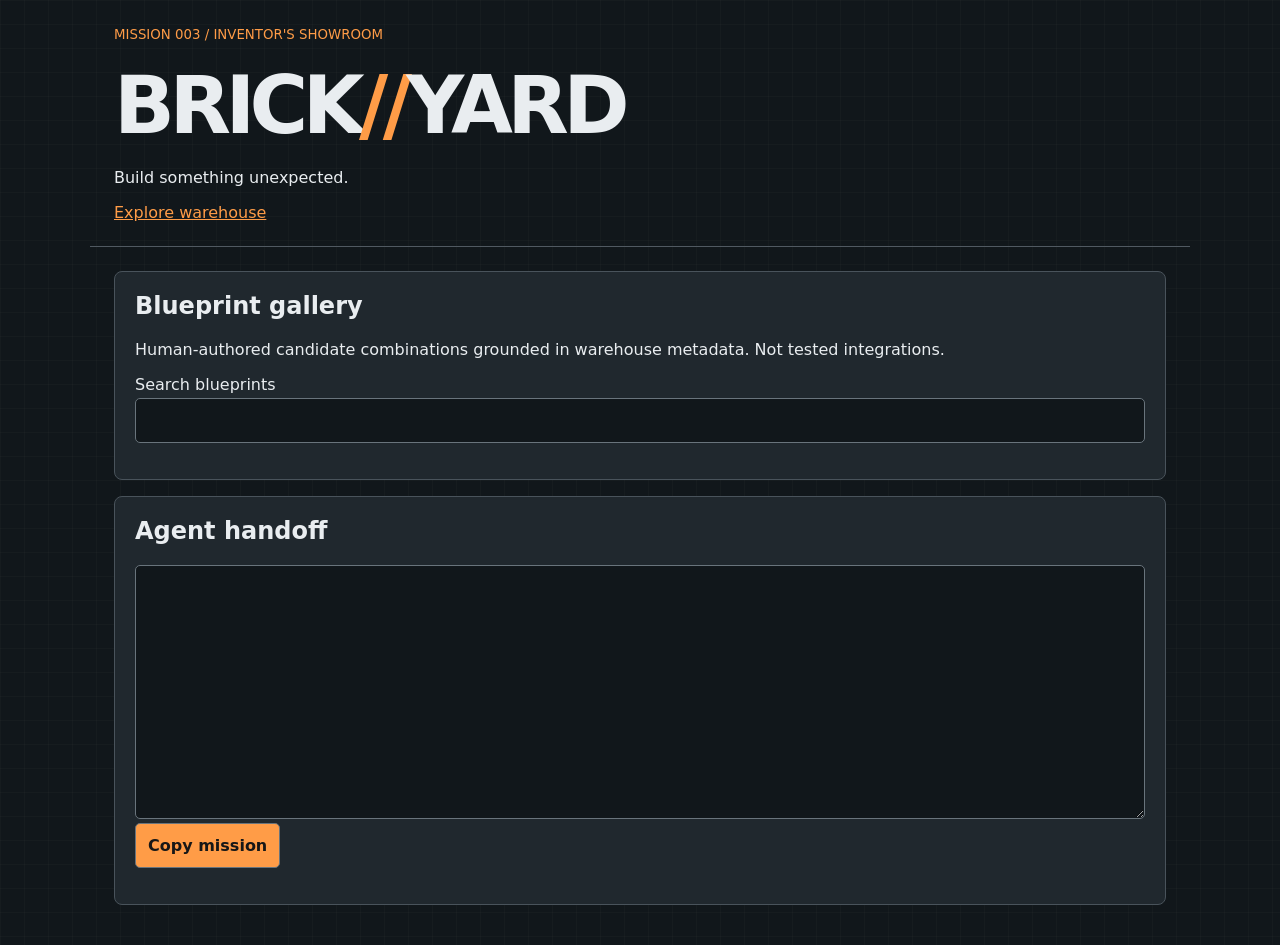
==== docs/inventor.html @ 9db48f53 "Mission 003: docs/inventor.html" ====
<!doctype html><html lang="en"><head><meta charset="utf-8"><meta name="viewport" content="width=device-width,initial-scale=1"><title>BRICK//YARD Inventor</title><link rel="stylesheet" href="style.css"><script defer src="inventor.js"></script></head><body><header><small>MISSION 003 / INVENTOR'S SHOWROOM</small><h1>BRICK<span>//</span>YARD</h1><p>Build something unexpected.</p><a href="warehouse.html">Explore warehouse</a></header><main><section class="panel"><h2>Blueprint gallery</h2><p>Human-authored candidate combinations grounded in warehouse metadata. Not tested integrations.</p><label for="q">Search blueprints</label><input id="q"><p id="status" role="status"></p></section><section id="gallery" class="grid"></section><section class="panel"><h2>Agent handoff</h2><textarea id="handoff" rows="12" readonly aria-label="Mission prompt"></textarea><button id="copy">Copy mission</button><p id="copystatus" role="status"></p></section></main></body></html>
---- docs/style.css ----
*{box-sizing:border-box}body{margin:0;background:#11171b;color:#e9edf0;font:16px system-ui,sans-serif;background-image:linear-gradient(#ffffff05 1px,transparent 1px),linear-gradient(90deg,#ffffff05 1px,transparent 1px);background-size:24px 24px}header,main,footer{max-width:1100px;margin:auto;padding:24px}header{border-bottom:1px solid #505961}h1{font-size:clamp(2.4rem,8vw,5rem);letter-spacing:-.07em;margin:.2em 0}h1 span,small,a{color:#ff9c47}h2,h3{margin-top:0}.panel,article{background:#20282e;border:1px solid #49535b;border-radius:8px;padding:20px;margin-bottom:16px}.grid{display:grid;grid-template-columns:repeat(auto-fit,minmax(min(100%,270px),1fr));gap:12px}label{display:block;margin:10px 0 4px}input,select,textarea,button{font:inherit;border:1px solid #69747c;border-radius:5px;padding:12px;background:#11171b;color:inherit}input,select,textarea{width:100%}input[type=checkbox]{width:auto}button{background:#ff9c47;color:#171717;font-weight:bold;cursor:pointer}a{overflow-wrap:anywhere}footer{color:#aab6bf}article p{color:#c6cfd5} :focus-visible{outline:3px solid #ff9c47;outline-offset:3px}
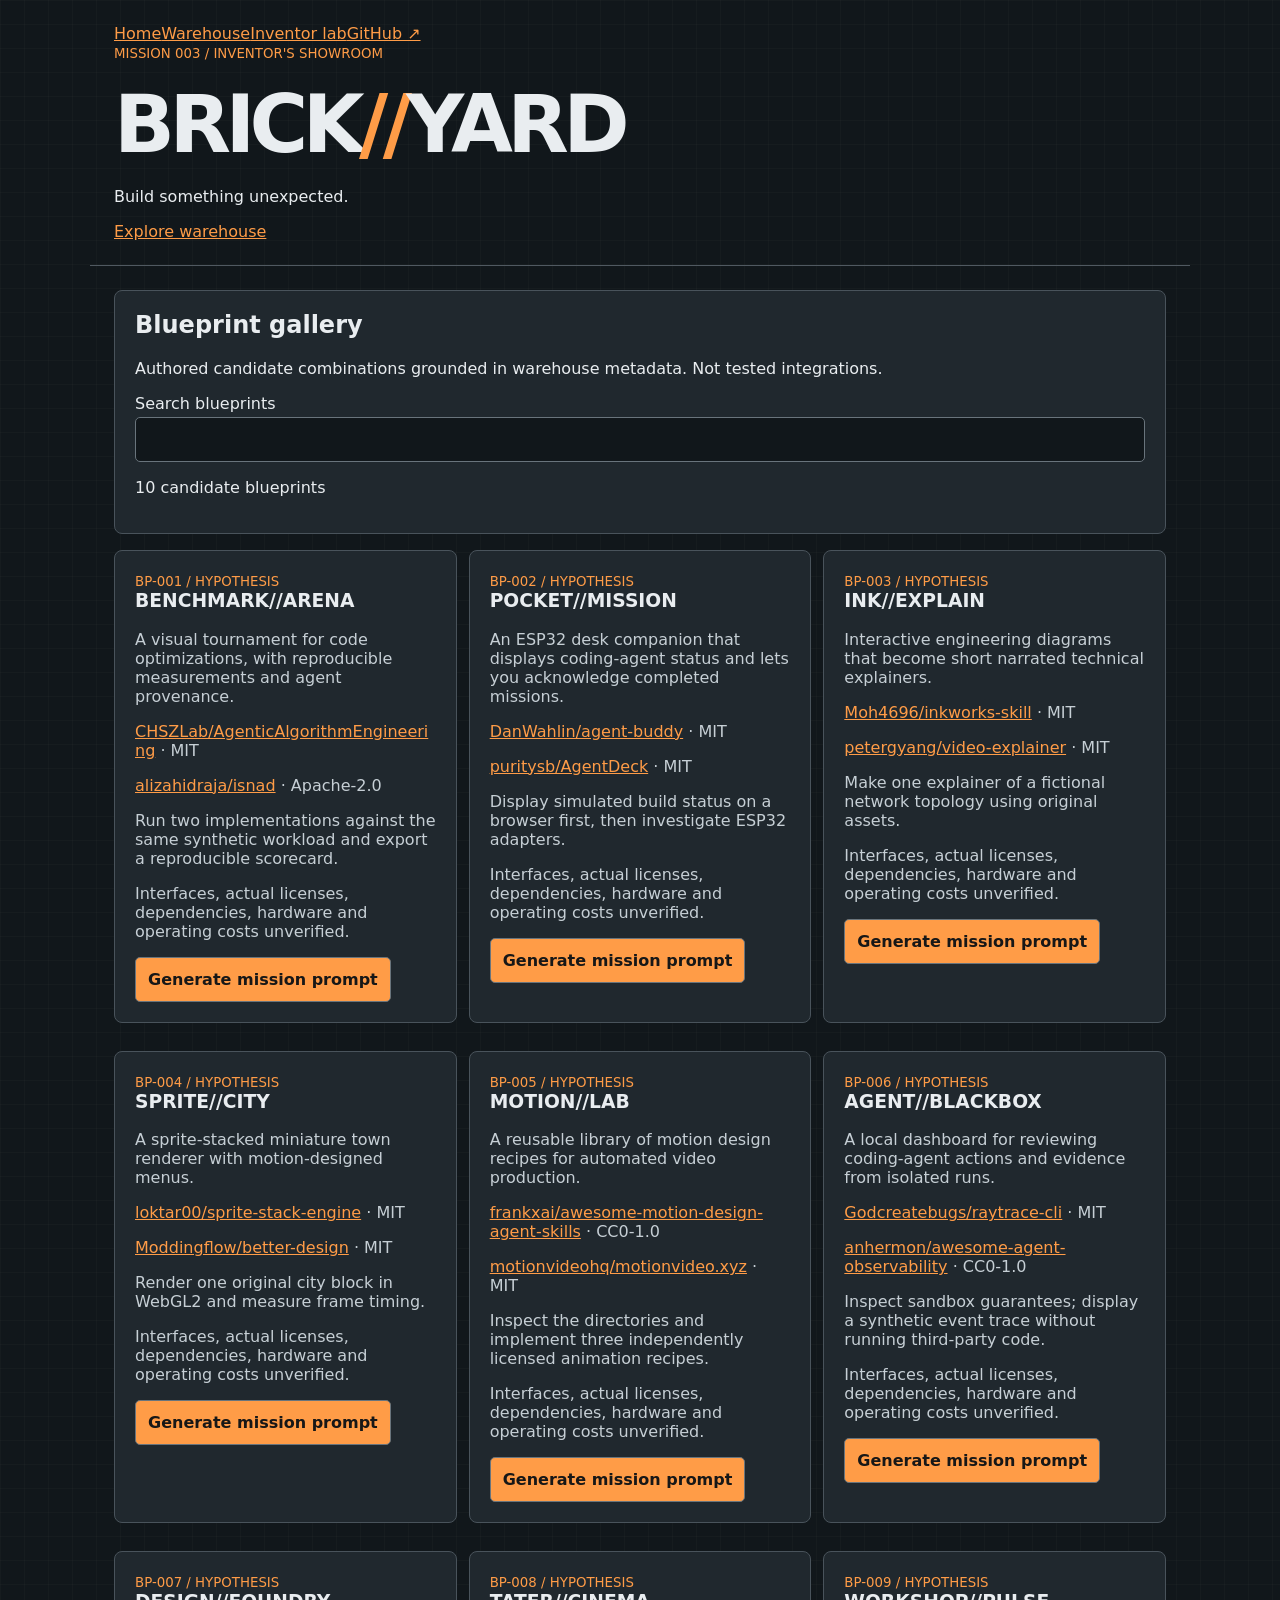
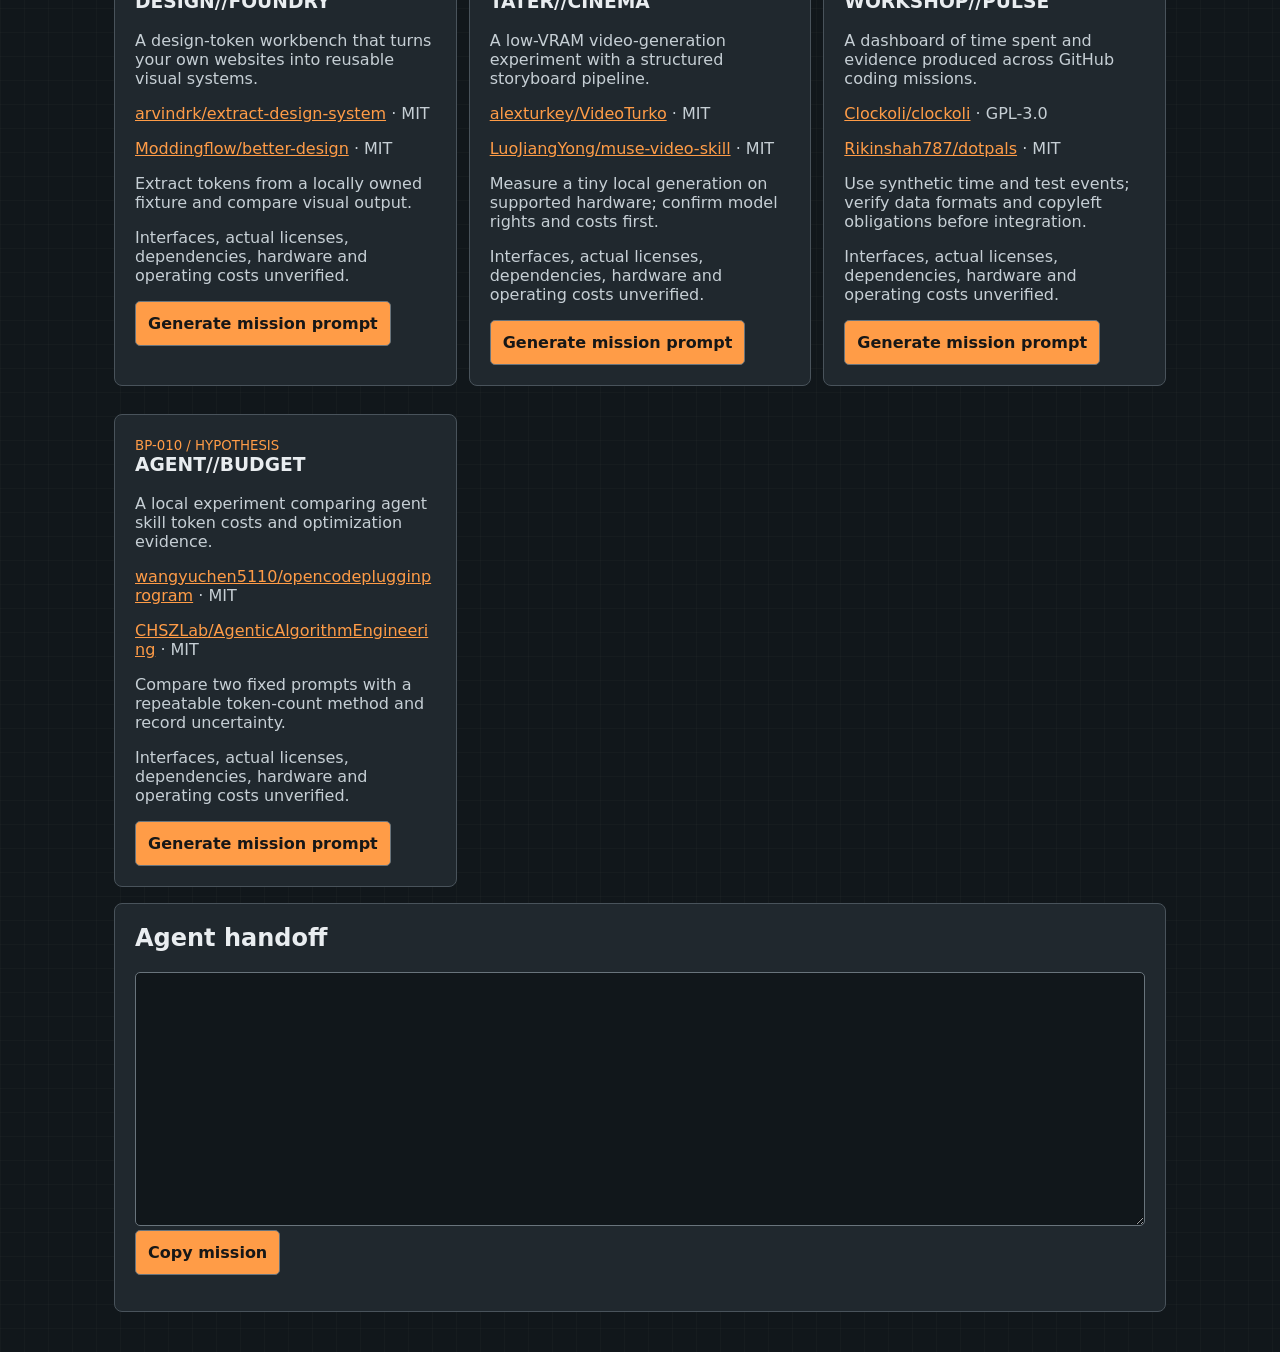
==== commit 6e2ec3a2: "Mission 004: unify site navigation and visual hierarchy" ====
--- a/docs/inventor.html
+++ b/docs/inventor.html
@@ -1 +1 @@
-<!doctype html><html lang="en"><head><meta charset="utf-8"><meta name="viewport" content="width=device-width,initial-scale=1"><title>BRICK//YARD Inventor</title><link rel="stylesheet" href="style.css"><script defer src="inventor.js"></script></head><body><header><small>MISSION 003 / INVENTOR'S SHOWROOM</small><h1>BRICK<span>//</span>YARD</h1><p>Build something unexpected.</p><a href="warehouse.html">Explore warehouse</a></header><main><section class="panel"><h2>Blueprint gallery</h2><p>Human-authored candidate combinations grounded in warehouse metadata. Not tested integrations.</p><label for="q">Search blueprints</label><input id="q"><p id="status" role="status"></p></section><section id="gallery" class="grid"></section><section class="panel"><h2>Agent handoff</h2><textarea id="handoff" rows="12" readonly aria-label="Mission prompt"></textarea><button id="copy">Copy mission</button><p id="copystatus" role="status"></p></section></main></body></html>+<!doctype html><html lang="en"><head><meta charset="utf-8"><meta name="viewport" content="width=device-width,initial-scale=1"><title>BRICK//YARD Inventor</title><link rel="stylesheet" href="style.css"><script defer src="inventor.js"></script></head><body><header><nav aria-label="Main navigation"><a href="index.html">Home</a><a href="warehouse.html">Warehouse</a><a href="inventor.html">Inventor lab</a><a href="https://github.com/ReidMaxim/BRICK-YARD">GitHub ↗</a></nav><small>MISSION 003 / INVENTOR'S SHOWROOM</small><h1>BRICK<span>//</span>YARD</h1><p>Build something unexpected.</p><a href="warehouse.html">Explore warehouse</a></header><main><section class="panel"><h2>Blueprint gallery</h2><p>Authored candidate combinations grounded in warehouse metadata. Not tested integrations.</p><label for="q">Search blueprints</label><input id="q"><p id="status" role="status"></p></section><section id="gallery" class="grid"></section><section class="panel"><h2>Agent handoff</h2><textarea id="handoff" rows="12" readonly aria-label="Mission prompt"></textarea><button id="copy">Copy mission</button><p id="copystatus" role="status"></p></section></main></body></html>
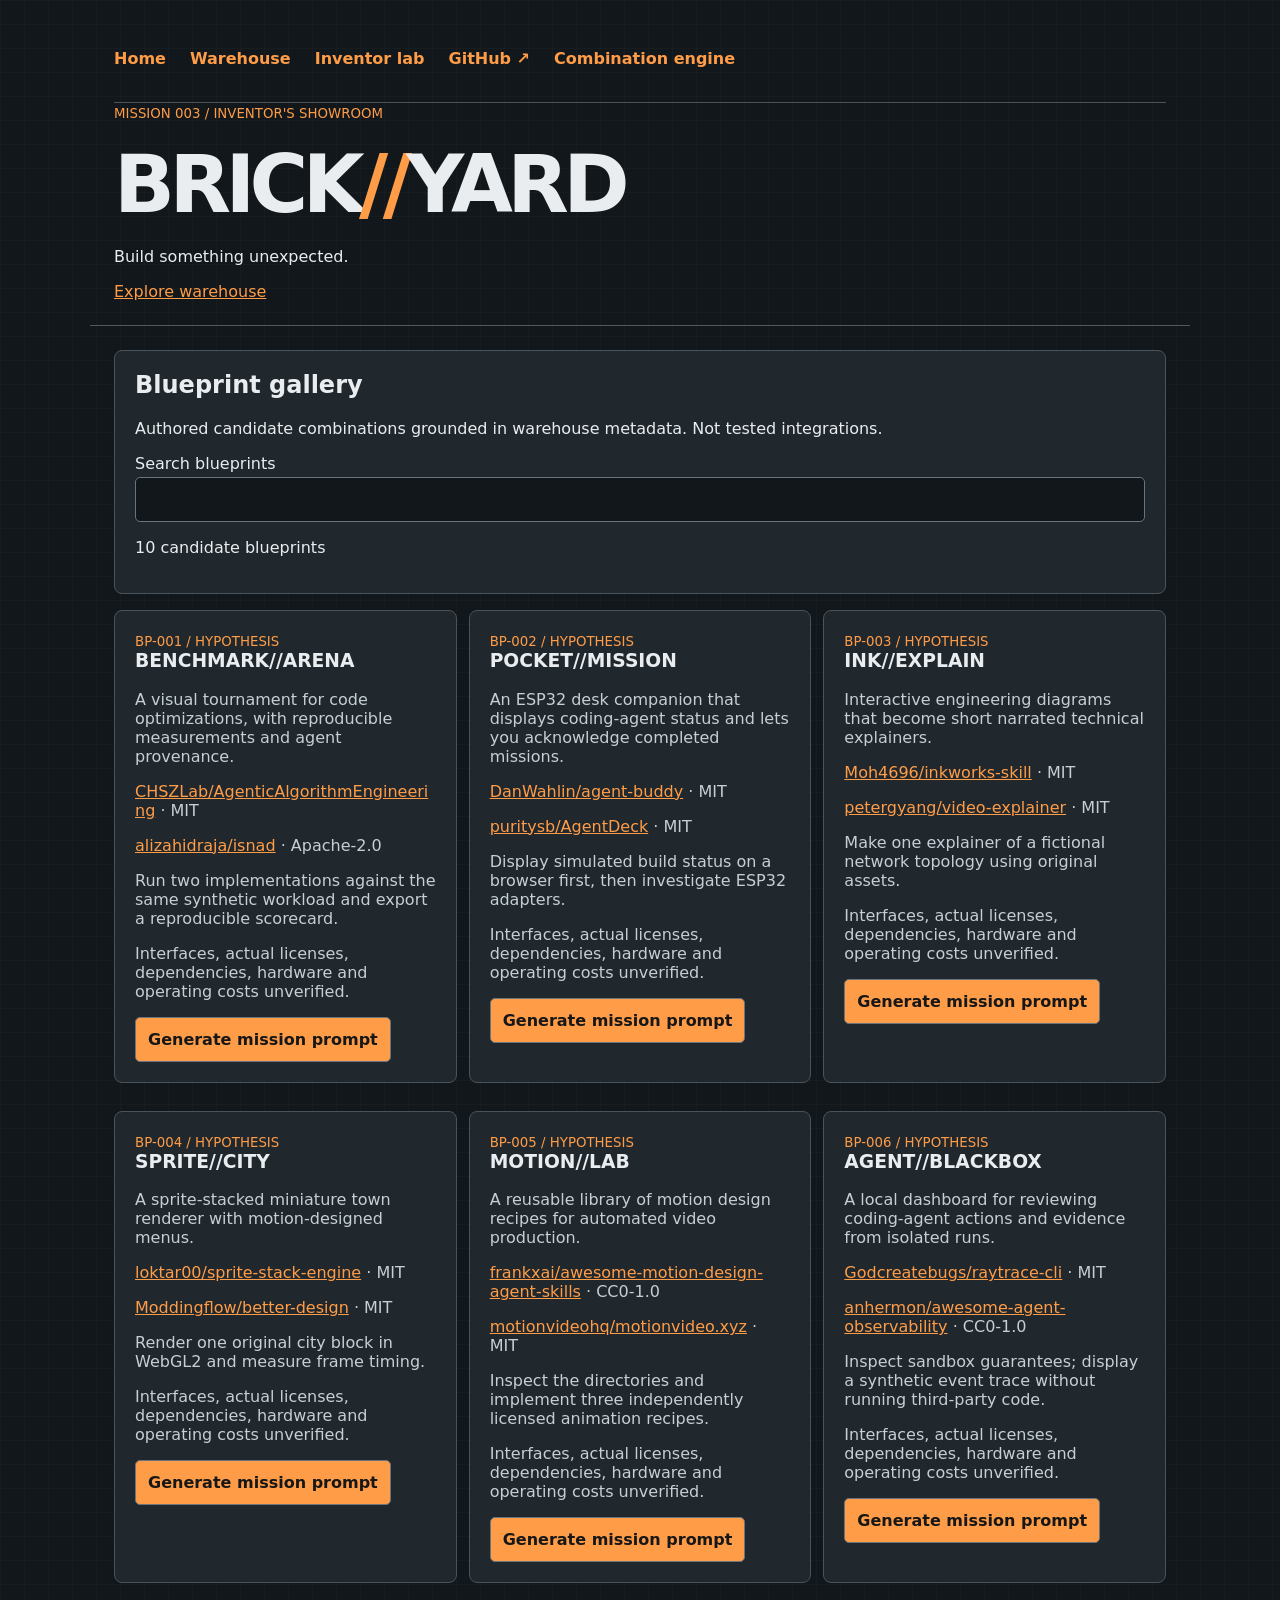
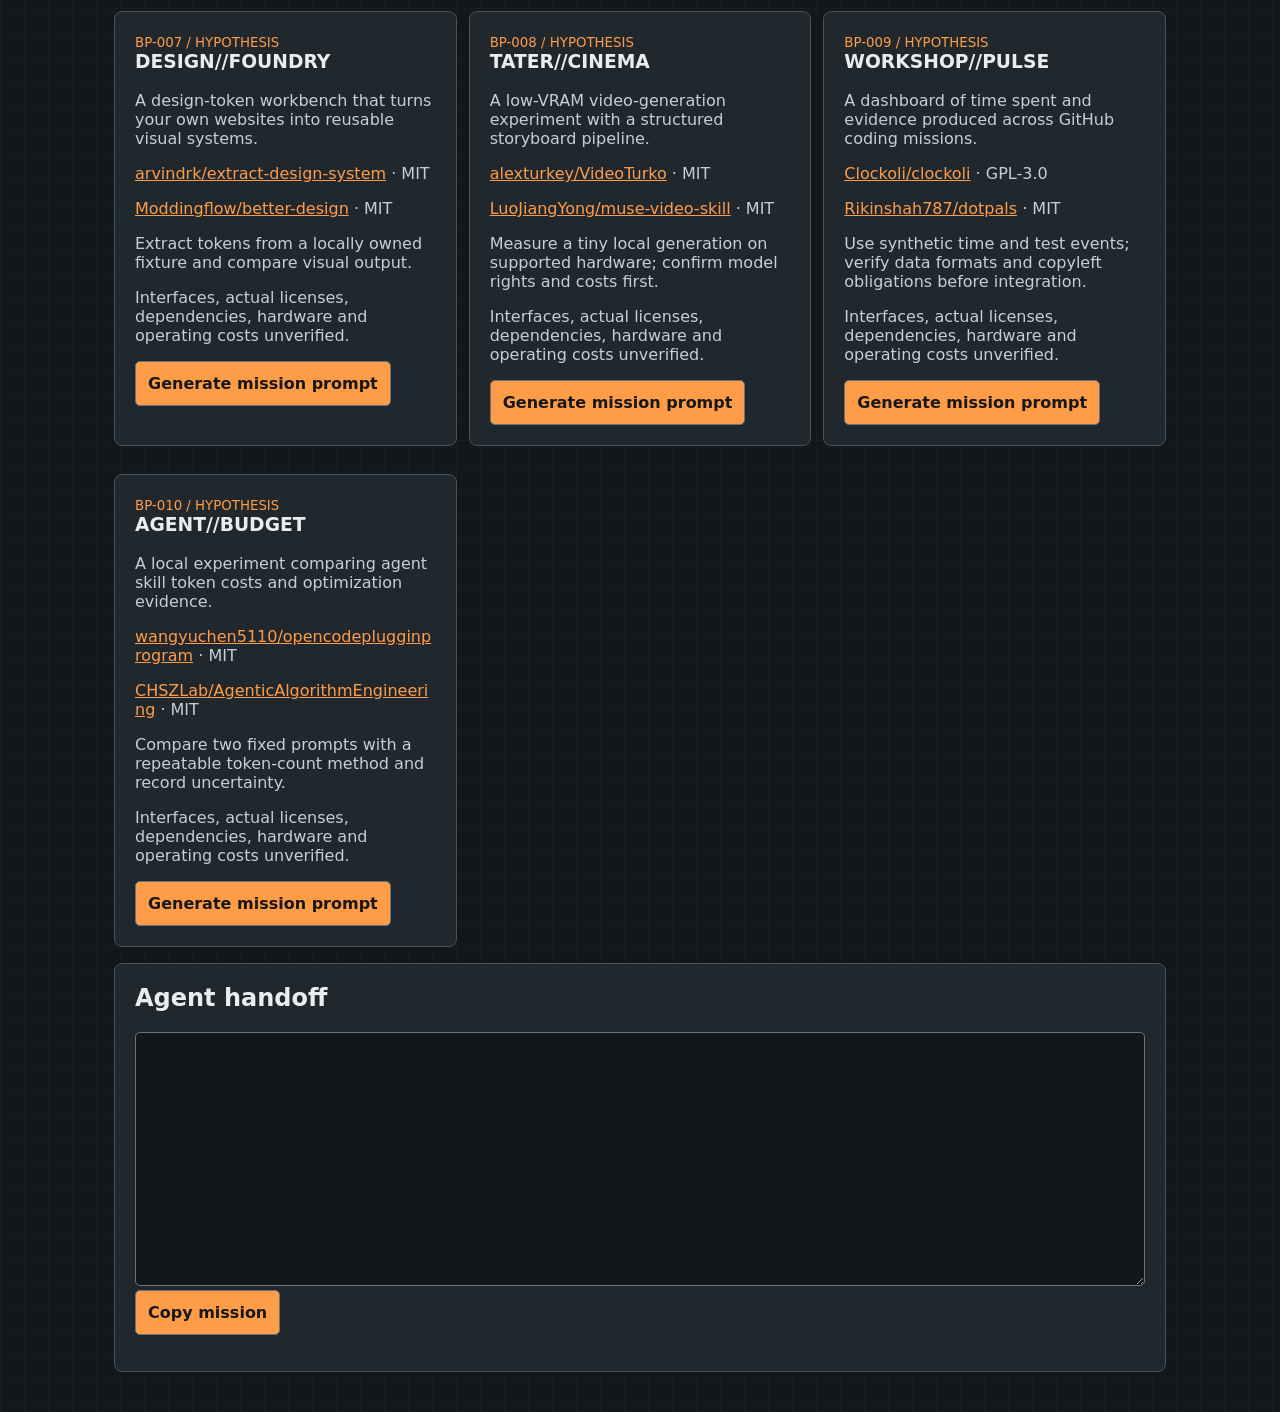
==== commit c25bb442: "Mission 006: integrate combination engine" ====
--- a/docs/inventor.html
+++ b/docs/inventor.html
@@ -1 +1 @@
-<!doctype html><html lang="en"><head><meta charset="utf-8"><meta name="viewport" content="width=device-width,initial-scale=1"><title>BRICK//YARD Inventor</title><link rel="stylesheet" href="style.css"><script defer src="inventor.js"></script></head><body><header><nav aria-label="Main navigation"><a href="index.html">Home</a><a href="warehouse.html">Warehouse</a><a href="inventor.html">Inventor lab</a><a href="https://github.com/ReidMaxim/BRICK-YARD">GitHub ↗</a></nav><small>MISSION 003 / INVENTOR'S SHOWROOM</small><h1>BRICK<span>//</span>YARD</h1><p>Build something unexpected.</p><a href="warehouse.html">Explore warehouse</a></header><main><section class="panel"><h2>Blueprint gallery</h2><p>Authored candidate combinations grounded in warehouse metadata. Not tested integrations.</p><label for="q">Search blueprints</label><input id="q"><p id="status" role="status"></p></section><section id="gallery" class="grid"></section><section class="panel"><h2>Agent handoff</h2><textarea id="handoff" rows="12" readonly aria-label="Mission prompt"></textarea><button id="copy">Copy mission</button><p id="copystatus" role="status"></p></section></main></body></html>+<!doctype html><html lang="en"><head><meta charset="utf-8"><meta name="viewport" content="width=device-width,initial-scale=1"><title>BRICK//YARD Inventor</title><link rel="stylesheet" href="style.css"><script defer src="inventor.js"></script></head><body><header><nav aria-label="Main navigation"><a href="index.html">Home</a><a href="warehouse.html">Warehouse</a><a href="inventor.html">Inventor lab</a><a href="https://github.com/ReidMaxim/BRICK-YARD">GitHub ↗</a><a href="combine.html">Combination engine</a></nav><small>MISSION 003 / INVENTOR'S SHOWROOM</small><h1>BRICK<span>//</span>YARD</h1><p>Build something unexpected.</p><a href="warehouse.html">Explore warehouse</a></header><main><section class="panel"><h2>Blueprint gallery</h2><p>Authored candidate combinations grounded in warehouse metadata. Not tested integrations.</p><label for="q">Search blueprints</label><input id="q"><p id="status" role="status"></p></section><section id="gallery" class="grid"></section><section class="panel"><h2>Agent handoff</h2><textarea id="handoff" rows="12" readonly aria-label="Mission prompt"></textarea><button id="copy">Copy mission</button><p id="copystatus" role="status"></p></section></main></body></html>
--- a/docs/style.css
+++ b/docs/style.css
@@ -1 +1,2 @@
-*{box-sizing:border-box}body{margin:0;background:#11171b;color:#e9edf0;font:16px system-ui,sans-serif;background-image:linear-gradient(#ffffff05 1px,transparent 1px),linear-gradient(90deg,#ffffff05 1px,transparent 1px);background-size:24px 24px}header,main,footer{max-width:1100px;margin:auto;padding:24px}header{border-bottom:1px solid #505961}h1{font-size:clamp(2.4rem,8vw,5rem);letter-spacing:-.07em;margin:.2em 0}h1 span,small,a{color:#ff9c47}h2,h3{margin-top:0}.panel,article{background:#20282e;border:1px solid #49535b;border-radius:8px;padding:20px;margin-bottom:16px}.grid{display:grid;grid-template-columns:repeat(auto-fit,minmax(min(100%,270px),1fr));gap:12px}label{display:block;margin:10px 0 4px}input,select,textarea,button{font:inherit;border:1px solid #69747c;border-radius:5px;padding:12px;background:#11171b;color:inherit}input,select,textarea{width:100%}input[type=checkbox]{width:auto}button{background:#ff9c47;color:#171717;font-weight:bold;cursor:pointer}a{overflow-wrap:anywhere}footer{color:#aab6bf}article p{color:#c6cfd5} :focus-visible{outline:3px solid #ff9c47;outline-offset:3px}+*{box-sizing:border-box}body{margin:0;background:#11171b;color:#e9edf0;font:16px system-ui,sans-serif;background-image:linear-gradient(#ffffff05 1px,transparent 1px),linear-gradient(90deg,#ffffff05 1px,transparent 1px);background-size:24px 24px}header,main,footer{max-width:1100px;margin:auto;padding:24px}header{border-bottom:1px solid #505961}h1{font-size:clamp(2.4rem,8vw,5rem);letter-spacing:-.07em;margin:.2em 0}h1 span,small,a{color:#ff9c47}h2,h3{margin-top:0}.panel,article{background:#20282e;border:1px solid #49535b;border-radius:8px;padding:20px;margin-bottom:16px}.grid{display:grid;grid-template-columns:repeat(auto-fit,minmax(min(100%,270px),1fr));gap:12px}label{display:block;margin:10px 0 4px}input,select,textarea,button{font:inherit;border:1px solid #69747c;border-radius:5px;padding:12px;background:#11171b;color:inherit}input,select,textarea{width:100%}input[type=checkbox]{width:auto}button{background:#ff9c47;color:#171717;font-weight:bold;cursor:pointer}a{overflow-wrap:anywhere}footer{color:#aab6bf}article p{color:#c6cfd5} :focus-visible{outline:3px solid #ff9c47;outline-offset:3px}
+nav{display:flex;flex-wrap:wrap;gap:12px 24px;padding:12px 0 22px;border-bottom:1px solid #49535b}nav a,.cta{display:inline-flex;align-items:center;min-height:44px;font-weight:650}nav a{text-decoration:none}.hero{padding:clamp(24px,6vw,70px) 0}.hero p{max-width:60ch}.lead{font-size:1.4rem;color:#ffb570}.cta{background:#ff9c47;color:#171717;border-radius:6px;padding:12px 18px;text-decoration:none;margin:6px 4px 6px 0}.cta.secondary{background:transparent;color:#ff9c47;border:1px solid #ff9c47}.stats{display:grid;grid-template-columns:repeat(auto-fit,minmax(130px,1fr));gap:12px;margin-bottom:24px}.stat{border:1px solid #49535b;background:#20282e;padding:16px;border-radius:8px}.stat strong{display:block;font-size:2rem}article{min-width:0;overflow-wrap:anywhere}button{min-height:44px}#more{margin-bottom:20px}textarea{resize:vertical}@media(max-width:480px){header,main,footer{padding:16px}.panel,article{padding:16px}nav{gap:6px 15px}}
